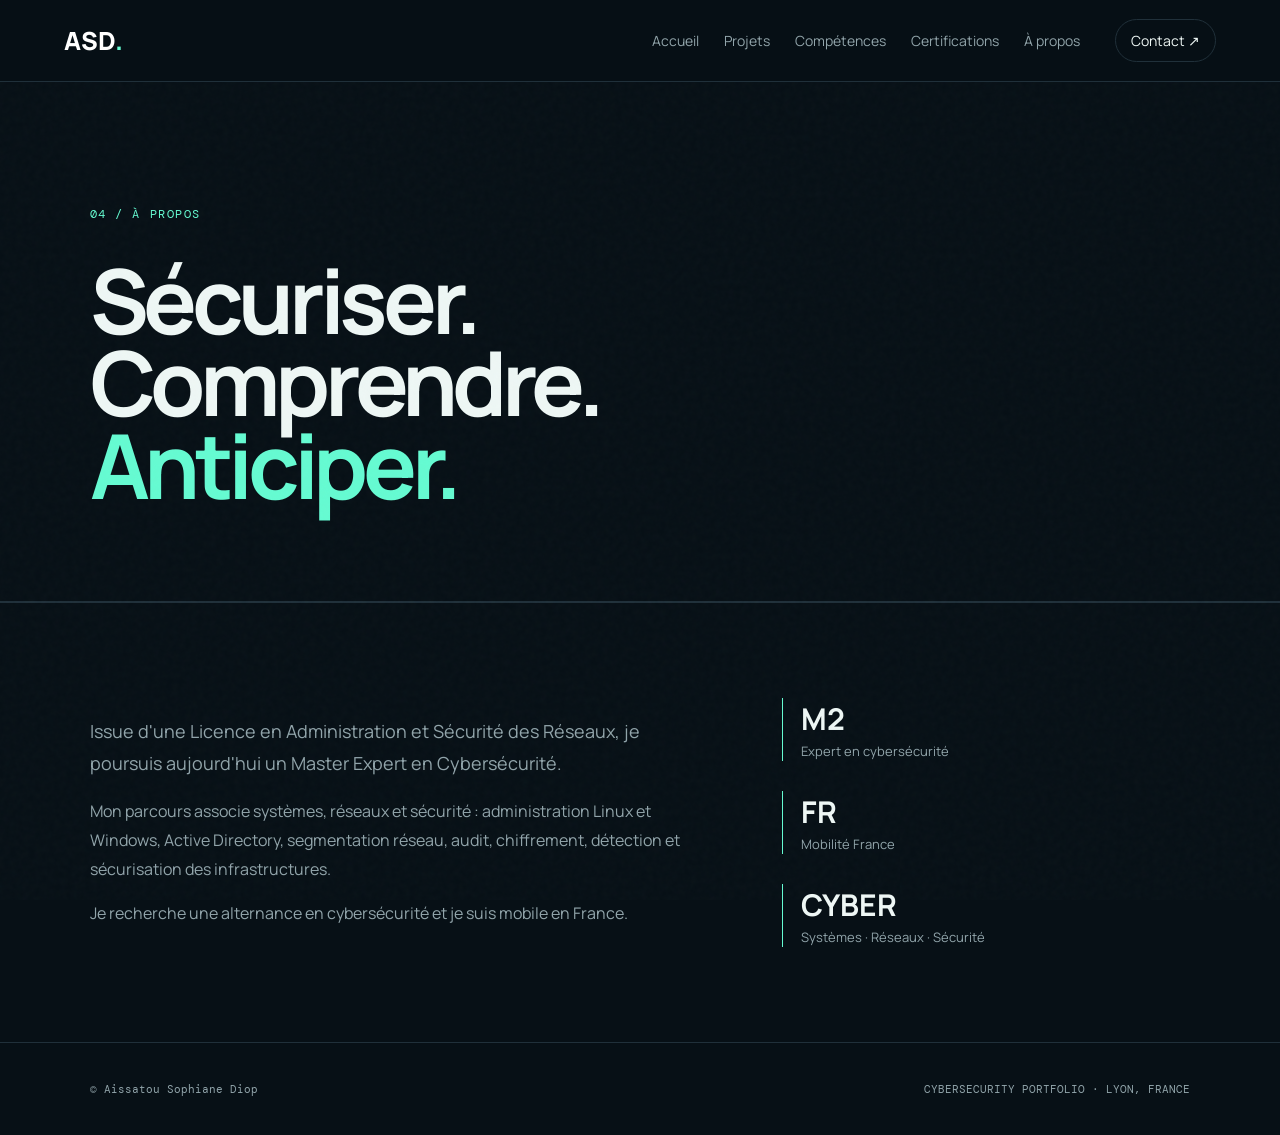
==== apropos.html @ 12bb1ef3 "Add files via upload" ====
<!doctype html><html lang="fr"><head>
<meta charset="utf-8"><meta name="viewport" content="width=device-width,initial-scale=1">
<title>À propos | Aissatou Sophiane Diop</title><meta name="description" content="Parcours d'Aissatou Sophiane Diop en cybersécurité.">
<link rel="preconnect" href="https://fonts.googleapis.com"><link rel="preconnect" href="https://fonts.gstatic.com" crossorigin>
<link href="https://fonts.googleapis.com/css2?family=DM+Mono:wght@300;400;500&family=Manrope:wght@400;500;600;700;800&display=swap" rel="stylesheet">
<link rel="stylesheet" href="styles.css">
<link rel="icon" href="data:image/svg+xml,<svg xmlns=%22http://www.w3.org/2000/svg%22 viewBox=%220 0 100 100%22><rect width=%22100%22 height=%22100%22 rx=%2220%22 fill=%22%230b1117%22/><text x=%2250%22 y=%2264%22 font-size=%2242%22 text-anchor=%22middle%22 fill=%22%2365fbd2%22 font-family=%22Arial%22 font-weight=%22700%22>ASD</text></svg>">
</head><body><div class="noise"></div><header class="nav">
<a class="brand" href="index.html">ASD<span>.</span></a>
<nav>
<a href="index.html">Accueil</a><a href="projets.html">Projets</a><a href="competences.html">Compétences</a><a href="certifications.html">Certifications</a><a href="apropos.html">À propos</a>
</nav>
<a class="nav-cta" href="index.html#contact">Contact ↗</a>
</header><main>
<section class="page-hero"><p class="eyebrow">04 / À PROPOS</p><h1>Sécuriser.<br>Comprendre.<br><span>Anticiper.</span></h1></section>
<section class="section about-page"><div><p class="lead">Issue d'une Licence en Administration et Sécurité des Réseaux, je poursuis aujourd'hui un Master Expert en Cybersécurité.</p>
<p>Mon parcours associe systèmes, réseaux et sécurité : administration Linux et Windows, Active Directory, segmentation réseau, audit, chiffrement, détection et sécurisation des infrastructures.</p>
<p>Je recherche une alternance en cybersécurité et je suis mobile en France.</p></div>
<div class="facts vertical"><div><strong>M2</strong><span>Expert en cybersécurité</span></div><div><strong>FR</strong><span>Mobilité France</span></div><div><strong>CYBER</strong><span>Systèmes · Réseaux · Sécurité</span></div></div></section></main><footer><p>© <span id="year"></span> Aissatou Sophiane Diop</p><p>CYBERSECURITY PORTFOLIO · LYON, FRANCE</p></footer><script src="script.js"></script></body></html>
---- styles.css ----
:root{--bg:#071016;--panel:#0c171f;--line:#20303a;--text:#eef7f5;--muted:#91a4aa;--accent:#65fbd2;--accent2:#9aa7ff}
*{box-sizing:border-box}html{scroll-behavior:smooth}body{margin:0;background:var(--bg);color:var(--text);font-family:Manrope,sans-serif}.noise{position:fixed;inset:0;pointer-events:none;opacity:.025;background-image:url("data:image/svg+xml,%3Csvg viewBox='0 0 180 180' xmlns='http://www.w3.org/2000/svg'%3E%3Cfilter id='n'%3E%3CfeTurbulence type='fractalNoise' baseFrequency='.8' numOctaves='3' stitchTiles='stitch'/%3E%3C/filter%3E%3Crect width='100%25' height='100%25' filter='url(%23n)'/%3E%3C/svg%3E")}
.nav{height:82px;display:flex;align-items:center;gap:35px;padding:0 5vw;border-bottom:1px solid var(--line);position:sticky;top:0;background:rgba(7,16,22,.9);backdrop-filter:blur(16px);z-index:10}.brand{font-size:25px;font-weight:800;color:white;text-decoration:none;margin-right:auto}.brand span,h1 span,h2 span{color:var(--accent)}nav{display:flex;gap:25px}nav a,.nav-cta,.text-link{color:var(--muted);text-decoration:none;font-size:14px}.nav a:hover,.text-link:hover{color:var(--accent)}.nav-cta{border:1px solid var(--line);padding:11px 15px;border-radius:30px;color:var(--text)}
.hero{min-height:calc(100vh - 82px);padding:8vw 7vw;display:grid;grid-template-columns:1.15fr .85fr;align-items:center;gap:8vw}.hero.compact{min-height:720px}.eyebrow,.section-index,.project-type{font-family:"DM Mono";font-size:12px;letter-spacing:.13em;color:var(--accent)}.dot{display:inline-block;width:8px;height:8px;border-radius:50%;background:var(--accent);margin-right:9px}.hero h1,.page-hero h1{font-size:clamp(54px,7vw,105px);line-height:.92;margin:25px 0;letter-spacing:-.06em}.hero-text,.page-hero>p:last-child,.lead{max-width:690px;color:var(--muted);font-size:18px;line-height:1.75}.hero-actions{display:flex;gap:12px;margin-top:35px}.btn{padding:14px 20px;border-radius:7px;text-decoration:none;font-weight:700}.primary{background:var(--accent);color:#03110d}.ghost{border:1px solid var(--line);color:white}
.terminal{background:var(--panel);border:1px solid var(--line);border-radius:13px;overflow:hidden;box-shadow:0 35px 80px rgba(0,0,0,.3)}.terminal-bar{height:48px;padding:0 18px;display:flex;align-items:center;justify-content:space-between;border-bottom:1px solid var(--line);color:var(--muted);font:12px "DM Mono"}.terminal-bar i{display:inline-block;width:9px;height:9px;border-radius:50%;background:#52626b;margin-right:5px}.terminal-body{padding:25px;font:13px/1.7 "DM Mono";min-height:285px}.terminal-body b{color:var(--accent)}.output{color:#a7b9be;margin:0 0 18px 18px}.success{color:var(--accent)}
.section{padding:95px 7vw;border-top:1px solid var(--line)}.section-head{display:flex;align-items:end;justify-content:space-between;margin:20px 0 35px}.section-head h2,.contact h2{font-size:clamp(35px,5vw,70px);letter-spacing:-.045em;margin:0}.cards{display:grid;grid-template-columns:repeat(2,1fr);gap:18px}.cards.three{grid-template-columns:repeat(3,1fr)}.project-card,.cert-card{background:var(--panel);border:1px solid var(--line);border-radius:12px;padding:30px;min-height:280px}.project-card h2,.project-card h3,.cert-card h2{font-size:24px;margin:15px 0}.project-card p:not(.project-type),.cert-card p:not(.project-type){color:var(--muted);line-height:1.65}.featured-card{grid-column:span 2}.tags{display:flex;flex-wrap:wrap;gap:8px;margin-top:22px}.tags span{font:11px "DM Mono";padding:7px 9px;border:1px solid var(--line);border-radius:20px;color:#b9c9cc}.cert-strip{display:flex;flex-wrap:wrap;gap:10px}.cert-strip span{border:1px solid var(--line);padding:13px 16px;border-radius:7px;color:#c2d0d2}.badge-mark{display:inline-block;background:var(--accent);color:#06130f;font:700 12px "DM Mono";padding:8px 10px;border-radius:4px}.date{font-family:"DM Mono";font-size:12px;color:var(--accent)!important}.fineprint{color:var(--muted);margin-top:25px;font-size:13px}
.page-hero{padding:110px 7vw 75px;min-height:520px;display:flex;flex-direction:column;justify-content:end;border-bottom:1px solid var(--line)}.page-hero h1{margin-bottom:20px}.skill-groups{display:grid;grid-template-columns:1fr 1fr;gap:1px;background:var(--line);border:1px solid var(--line)}.skill-groups>div{background:var(--bg);padding:35px}.skill-groups p{font:12px "DM Mono";color:var(--accent)}.skill-groups h3{font-size:22px;line-height:1.5}.about-page{display:grid;grid-template-columns:1.2fr .8fr;gap:80px}.about-page>div>p:not(.lead){color:var(--muted);line-height:1.8}.facts{display:flex;gap:30px}.facts.vertical{flex-direction:column}.facts div{border-left:1px solid var(--accent);padding-left:18px}.facts strong{display:block;font-size:30px}.facts span{color:var(--muted);font-size:13px}.contact-wrap{margin-top:35px}.contact-wrap>p{font:12px "DM Mono";color:var(--muted)}.email{font-size:clamp(18px,2.2vw,31px);color:white;text-decoration:none;border-bottom:1px solid #52626b}.email:hover{color:var(--accent);border-color:var(--accent)}footer{padding:28px 7vw;border-top:1px solid var(--line);display:flex;justify-content:space-between;color:var(--muted);font:11px "DM Mono"}
@media(max-width:900px){.nav nav{display:none}.hero{grid-template-columns:1fr;padding-top:80px}.cards,.cards.three,.skill-groups,.about-page{grid-template-columns:1fr}.featured-card{grid-column:auto}.section{padding:70px 6vw}.page-hero{padding:90px 6vw 60px}.section-head{align-items:start;flex-direction:column;gap:15px}footer{flex-direction:column;gap:5px}}
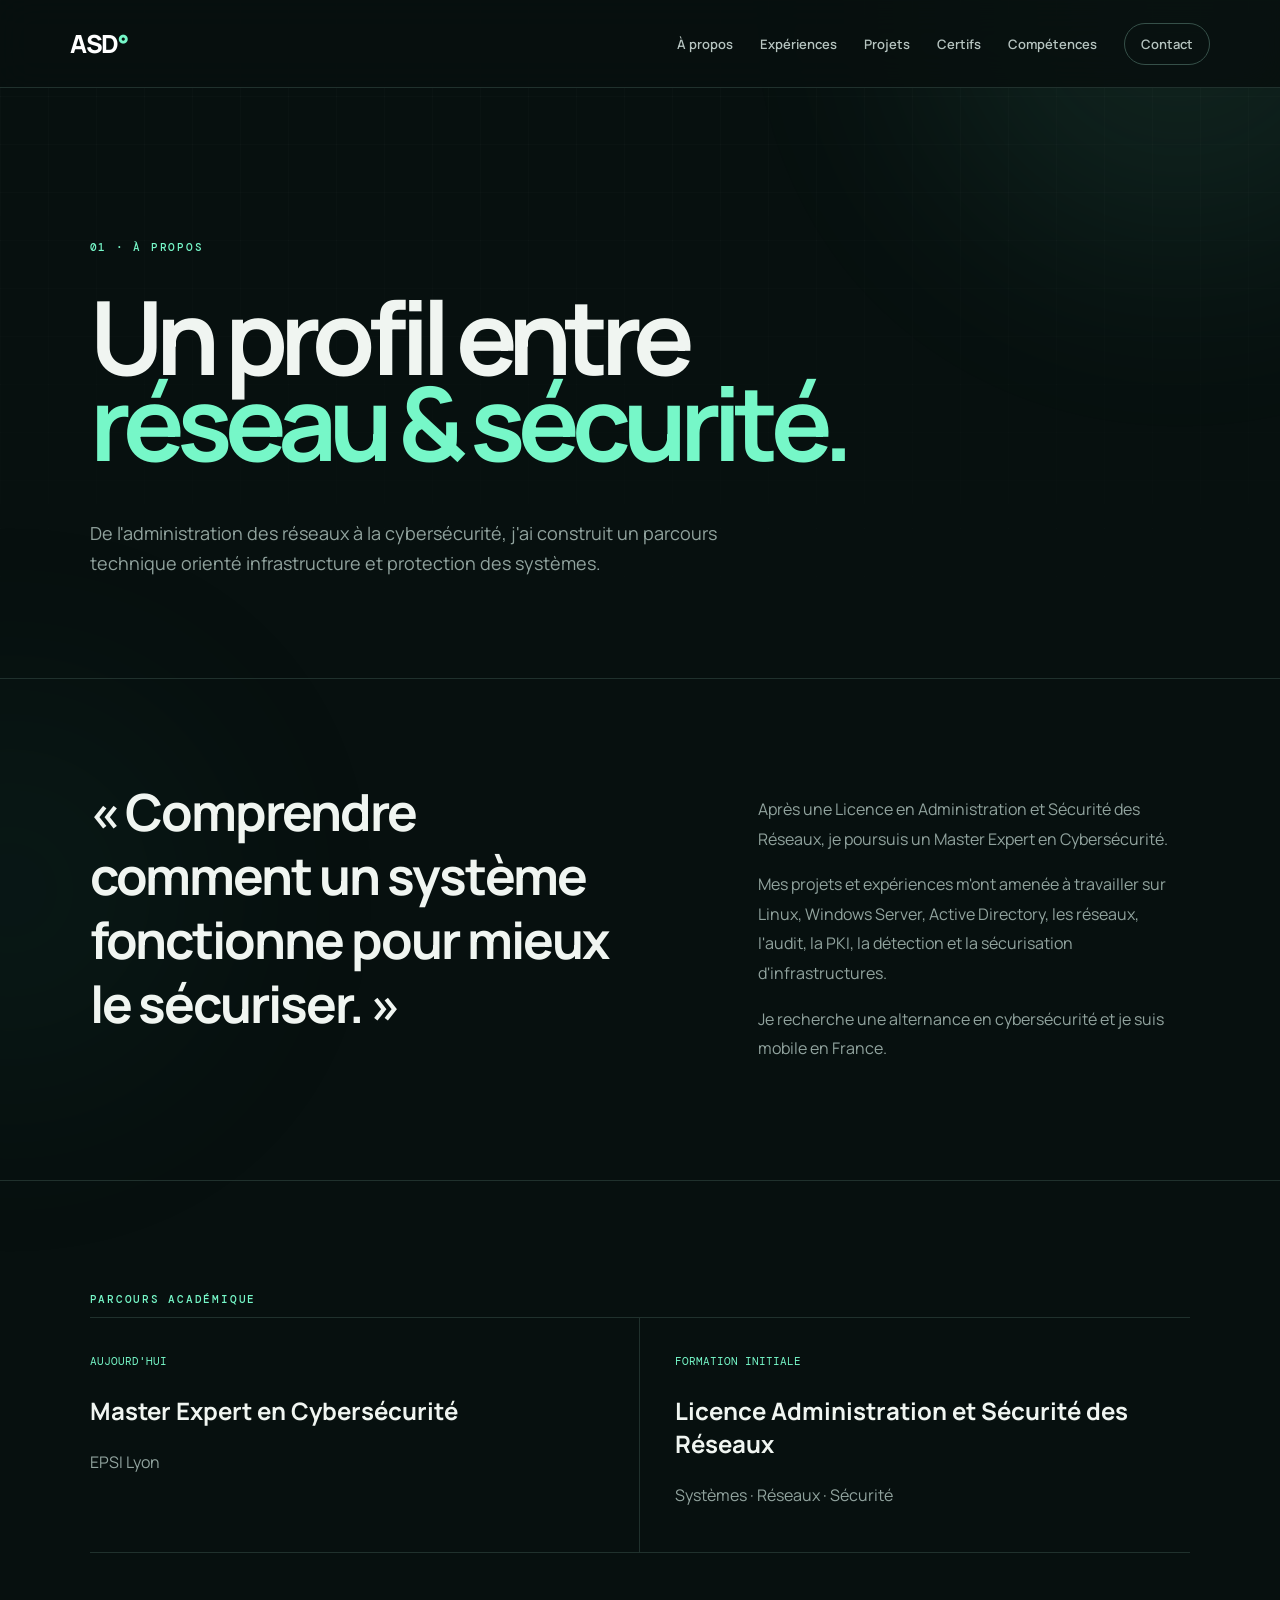
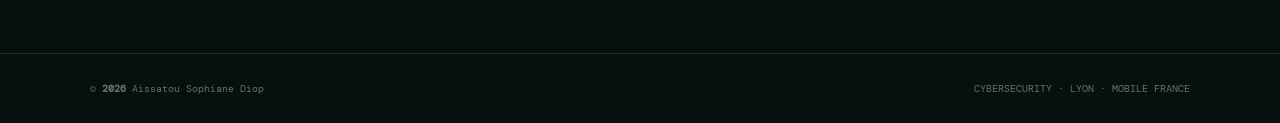
==== commit 59ca1be3: "Add files via upload" ====
--- a/apropos.html
+++ b/apropos.html
@@ -1,19 +1,46 @@
-<!doctype html><html lang="fr"><head>
-<meta charset="utf-8"><meta name="viewport" content="width=device-width,initial-scale=1">
-<title>À propos | Aissatou Sophiane Diop</title><meta name="description" content="Parcours d'Aissatou Sophiane Diop en cybersécurité.">
-<link rel="preconnect" href="https://fonts.googleapis.com"><link rel="preconnect" href="https://fonts.gstatic.com" crossorigin>
+<!doctype html>
+<html lang="fr">
+<head>
+<meta charset="utf-8">
+<meta name="viewport" content="width=device-width,initial-scale=1">
+<meta name="theme-color" content="#07100f">
+<title>À propos | Aissatou Sophiane Diop</title>
+<meta name="description" content="Profil et parcours d&#x27;Aissatou Sophiane Diop.">
+<link rel="preconnect" href="https://fonts.googleapis.com">
+<link rel="preconnect" href="https://fonts.gstatic.com" crossorigin>
 <link href="https://fonts.googleapis.com/css2?family=DM+Mono:wght@300;400;500&family=Manrope:wght@400;500;600;700;800&display=swap" rel="stylesheet">
 <link rel="stylesheet" href="styles.css">
-<link rel="icon" href="data:image/svg+xml,<svg xmlns=%22http://www.w3.org/2000/svg%22 viewBox=%220 0 100 100%22><rect width=%22100%22 height=%22100%22 rx=%2220%22 fill=%22%230b1117%22/><text x=%2250%22 y=%2264%22 font-size=%2242%22 text-anchor=%22middle%22 fill=%22%2365fbd2%22 font-family=%22Arial%22 font-weight=%22700%22>ASD</text></svg>">
-</head><body><div class="noise"></div><header class="nav">
-<a class="brand" href="index.html">ASD<span>.</span></a>
-<nav>
-<a href="index.html">Accueil</a><a href="projets.html">Projets</a><a href="competences.html">Compétences</a><a href="certifications.html">Certifications</a><a href="apropos.html">À propos</a>
-</nav>
-<a class="nav-cta" href="index.html#contact">Contact ↗</a>
-</header><main>
-<section class="page-hero"><p class="eyebrow">04 / À PROPOS</p><h1>Sécuriser.<br>Comprendre.<br><span>Anticiper.</span></h1></section>
-<section class="section about-page"><div><p class="lead">Issue d'une Licence en Administration et Sécurité des Réseaux, je poursuis aujourd'hui un Master Expert en Cybersécurité.</p>
-<p>Mon parcours associe systèmes, réseaux et sécurité : administration Linux et Windows, Active Directory, segmentation réseau, audit, chiffrement, détection et sécurisation des infrastructures.</p>
-<p>Je recherche une alternance en cybersécurité et je suis mobile en France.</p></div>
-<div class="facts vertical"><div><strong>M2</strong><span>Expert en cybersécurité</span></div><div><strong>FR</strong><span>Mobilité France</span></div><div><strong>CYBER</strong><span>Systèmes · Réseaux · Sécurité</span></div></div></section></main><footer><p>© <span id="year"></span> Aissatou Sophiane Diop</p><p>CYBERSECURITY PORTFOLIO · LYON, FRANCE</p></footer><script src="script.js"></script></body></html>+</head>
+<body>
+<div class="ambient a1"></div><div class="ambient a2"></div>
+
+<header class="site-header">
+  <a class="logo" href="index.html" aria-label="Accueil">ASD<span>°</span></a>
+  <button class="menu-btn" aria-label="Ouvrir le menu">MENU</button>
+  <nav class="nav-links">
+    <a href="apropos.html">À propos</a>
+    <a href="experiences.html">Expériences</a>
+    <a href="projets.html">Projets</a>
+    <a href="certifications.html">Certifs</a>
+    <a href="competences.html">Compétences</a>
+    <a class="contact-link" href="index.html#contact">Contact</a>
+  </nav>
+</header>
+
+<main>
+<section class="page-hero reveal"><p class="overline">01 · À PROPOS</p><h1>Un profil entre<br><span>réseau & sécurité.</span></h1><p>De l'administration des réseaux à la cybersécurité, j'ai construit un parcours technique orienté infrastructure et protection des systèmes.</p></section>
+<section class="section about-grid reveal">
+  <div class="big-quote">« Comprendre comment un système fonctionne pour mieux le sécuriser. »</div>
+  <div class="body-copy">
+    <p>Après une Licence en Administration et Sécurité des Réseaux, je poursuis un Master Expert en Cybersécurité.</p>
+    <p>Mes projets et expériences m'ont amenée à travailler sur Linux, Windows Server, Active Directory, les réseaux, l'audit, la PKI, la détection et la sécurisation d'infrastructures.</p>
+    <p>Je recherche une alternance en cybersécurité et je suis mobile en France.</p>
+  </div>
+</section>
+<section class="section reveal"><p class="overline">PARCOURS ACADÉMIQUE</p>
+<div class="education"><div><span>AUJOURD'HUI</span><h3>Master Expert en Cybersécurité</h3><p>EPSI Lyon</p></div><div><span>FORMATION INITIALE</span><h3>Licence Administration et Sécurité des Réseaux</h3><p>Systèmes · Réseaux · Sécurité</p></div></div>
+</section>
+</main>
+<footer><span>© <b id="year"></b> Aissatou Sophiane Diop</span><span>CYBERSECURITY · LYON · MOBILE FRANCE</span></footer>
+<script src="script.js"></script>
+</body></html>
--- a/styles.css
+++ b/styles.css
@@ -1,9 +1,15 @@
 
-:root{--bg:#071016;--panel:#0c171f;--line:#20303a;--text:#eef7f5;--muted:#91a4aa;--accent:#65fbd2;--accent2:#9aa7ff}
-*{box-sizing:border-box}html{scroll-behavior:smooth}body{margin:0;background:var(--bg);color:var(--text);font-family:Manrope,sans-serif}.noise{position:fixed;inset:0;pointer-events:none;opacity:.025;background-image:url("data:image/svg+xml,%3Csvg viewBox='0 0 180 180' xmlns='http://www.w3.org/2000/svg'%3E%3Cfilter id='n'%3E%3CfeTurbulence type='fractalNoise' baseFrequency='.8' numOctaves='3' stitchTiles='stitch'/%3E%3C/filter%3E%3Crect width='100%25' height='100%25' filter='url(%23n)'/%3E%3C/svg%3E")}
-.nav{height:82px;display:flex;align-items:center;gap:35px;padding:0 5vw;border-bottom:1px solid var(--line);position:sticky;top:0;background:rgba(7,16,22,.9);backdrop-filter:blur(16px);z-index:10}.brand{font-size:25px;font-weight:800;color:white;text-decoration:none;margin-right:auto}.brand span,h1 span,h2 span{color:var(--accent)}nav{display:flex;gap:25px}nav a,.nav-cta,.text-link{color:var(--muted);text-decoration:none;font-size:14px}.nav a:hover,.text-link:hover{color:var(--accent)}.nav-cta{border:1px solid var(--line);padding:11px 15px;border-radius:30px;color:var(--text)}
-.hero{min-height:calc(100vh - 82px);padding:8vw 7vw;display:grid;grid-template-columns:1.15fr .85fr;align-items:center;gap:8vw}.hero.compact{min-height:720px}.eyebrow,.section-index,.project-type{font-family:"DM Mono";font-size:12px;letter-spacing:.13em;color:var(--accent)}.dot{display:inline-block;width:8px;height:8px;border-radius:50%;background:var(--accent);margin-right:9px}.hero h1,.page-hero h1{font-size:clamp(54px,7vw,105px);line-height:.92;margin:25px 0;letter-spacing:-.06em}.hero-text,.page-hero>p:last-child,.lead{max-width:690px;color:var(--muted);font-size:18px;line-height:1.75}.hero-actions{display:flex;gap:12px;margin-top:35px}.btn{padding:14px 20px;border-radius:7px;text-decoration:none;font-weight:700}.primary{background:var(--accent);color:#03110d}.ghost{border:1px solid var(--line);color:white}
-.terminal{background:var(--panel);border:1px solid var(--line);border-radius:13px;overflow:hidden;box-shadow:0 35px 80px rgba(0,0,0,.3)}.terminal-bar{height:48px;padding:0 18px;display:flex;align-items:center;justify-content:space-between;border-bottom:1px solid var(--line);color:var(--muted);font:12px "DM Mono"}.terminal-bar i{display:inline-block;width:9px;height:9px;border-radius:50%;background:#52626b;margin-right:5px}.terminal-body{padding:25px;font:13px/1.7 "DM Mono";min-height:285px}.terminal-body b{color:var(--accent)}.output{color:#a7b9be;margin:0 0 18px 18px}.success{color:var(--accent)}
-.section{padding:95px 7vw;border-top:1px solid var(--line)}.section-head{display:flex;align-items:end;justify-content:space-between;margin:20px 0 35px}.section-head h2,.contact h2{font-size:clamp(35px,5vw,70px);letter-spacing:-.045em;margin:0}.cards{display:grid;grid-template-columns:repeat(2,1fr);gap:18px}.cards.three{grid-template-columns:repeat(3,1fr)}.project-card,.cert-card{background:var(--panel);border:1px solid var(--line);border-radius:12px;padding:30px;min-height:280px}.project-card h2,.project-card h3,.cert-card h2{font-size:24px;margin:15px 0}.project-card p:not(.project-type),.cert-card p:not(.project-type){color:var(--muted);line-height:1.65}.featured-card{grid-column:span 2}.tags{display:flex;flex-wrap:wrap;gap:8px;margin-top:22px}.tags span{font:11px "DM Mono";padding:7px 9px;border:1px solid var(--line);border-radius:20px;color:#b9c9cc}.cert-strip{display:flex;flex-wrap:wrap;gap:10px}.cert-strip span{border:1px solid var(--line);padding:13px 16px;border-radius:7px;color:#c2d0d2}.badge-mark{display:inline-block;background:var(--accent);color:#06130f;font:700 12px "DM Mono";padding:8px 10px;border-radius:4px}.date{font-family:"DM Mono";font-size:12px;color:var(--accent)!important}.fineprint{color:var(--muted);margin-top:25px;font-size:13px}
-.page-hero{padding:110px 7vw 75px;min-height:520px;display:flex;flex-direction:column;justify-content:end;border-bottom:1px solid var(--line)}.page-hero h1{margin-bottom:20px}.skill-groups{display:grid;grid-template-columns:1fr 1fr;gap:1px;background:var(--line);border:1px solid var(--line)}.skill-groups>div{background:var(--bg);padding:35px}.skill-groups p{font:12px "DM Mono";color:var(--accent)}.skill-groups h3{font-size:22px;line-height:1.5}.about-page{display:grid;grid-template-columns:1.2fr .8fr;gap:80px}.about-page>div>p:not(.lead){color:var(--muted);line-height:1.8}.facts{display:flex;gap:30px}.facts.vertical{flex-direction:column}.facts div{border-left:1px solid var(--accent);padding-left:18px}.facts strong{display:block;font-size:30px}.facts span{color:var(--muted);font-size:13px}.contact-wrap{margin-top:35px}.contact-wrap>p{font:12px "DM Mono";color:var(--muted)}.email{font-size:clamp(18px,2.2vw,31px);color:white;text-decoration:none;border-bottom:1px solid #52626b}.email:hover{color:var(--accent);border-color:var(--accent)}footer{padding:28px 7vw;border-top:1px solid var(--line);display:flex;justify-content:space-between;color:var(--muted);font:11px "DM Mono"}
-@media(max-width:900px){.nav nav{display:none}.hero{grid-template-columns:1fr;padding-top:80px}.cards,.cards.three,.skill-groups,.about-page{grid-template-columns:1fr}.featured-card{grid-column:auto}.section{padding:70px 6vw}.page-hero{padding:90px 6vw 60px}.section-head{align-items:start;flex-direction:column;gap:15px}footer{flex-direction:column;gap:5px}}
+:root{--bg:#07100f;--panel:#0b1715;--panel2:#0e1d1a;--ink:#f0f5f1;--muted:#91a39e;--line:#20312d;--mint:#76f7c8;--soft:#c5d3cf}
+*{box-sizing:border-box}html{scroll-behavior:smooth}body{margin:0;background:var(--bg);color:var(--ink);font-family:Manrope,sans-serif;overflow-x:hidden}body:before{content:"";position:fixed;inset:0;pointer-events:none;background-image:linear-gradient(rgba(255,255,255,.018) 1px,transparent 1px),linear-gradient(90deg,rgba(255,255,255,.018) 1px,transparent 1px);background-size:48px 48px;mask-image:linear-gradient(to bottom,black,transparent 80%)}.ambient{position:fixed;border-radius:50%;filter:blur(120px);opacity:.09;pointer-events:none}.a1{width:500px;height:500px;background:var(--mint);top:-250px;right:-150px}.a2{width:380px;height:380px;background:#2a7c67;bottom:-180px;left:-180px}
+.site-header{height:88px;display:flex;align-items:center;padding:0 5.5vw;border-bottom:1px solid var(--line);background:rgba(7,16,15,.86);backdrop-filter:blur(18px);position:sticky;top:0;z-index:20}.logo{font-weight:800;font-size:25px;letter-spacing:-.06em;color:white;text-decoration:none;margin-right:auto}.logo span{color:var(--mint)}.nav-links{display:flex;align-items:center;gap:27px}.nav-links a{color:#b6c4c0;text-decoration:none;font-size:13px;font-weight:600}.nav-links a:hover{color:var(--mint)}.contact-link{border:1px solid #365049;padding:11px 16px;border-radius:99px}.menu-btn{display:none;background:none;border:0;color:white;font:12px "DM Mono"}
+.home-hero{min-height:calc(100vh - 88px);padding:10vh 7vw 5vh;display:flex;flex-direction:column;justify-content:center}.hero-kicker,.overline,.mono{font:500 11px "DM Mono";letter-spacing:.16em;color:var(--mint)}.hero-kicker span{display:inline-block;width:28px;height:1px;background:var(--mint);vertical-align:middle;margin-right:10px}.hero-grid{display:grid;grid-template-columns:1.3fr .7fr;gap:8vw;align-items:center}.home-hero h1,.page-hero h1{font-size:clamp(62px,8.6vw,138px);line-height:.84;letter-spacing:-.075em;margin:28px 0 35px}.home-hero h1 em{font-style:normal;color:var(--mint)}.hero-copy{font-size:18px;color:var(--muted);line-height:1.7;max-width:630px}.hero-actions{display:flex;gap:12px;margin-top:34px}.button{padding:14px 18px;border:1px solid var(--line);border-radius:6px;color:white;text-decoration:none;font-size:13px;font-weight:700}.button.solid{background:var(--mint);color:#05100c;border-color:var(--mint)}.button b{margin-left:12px}.status-card{border:1px solid var(--line);background:linear-gradient(145deg,rgba(14,29,26,.9),rgba(8,18,16,.65));padding:28px;border-radius:3px;box-shadow:0 40px 100px rgba(0,0,0,.22)}.muted{color:var(--muted)}.status-line{display:flex;align-items:center;gap:10px;padding:18px 0 24px;border-bottom:1px solid var(--line)}.status-line i{width:9px;height:9px;background:var(--mint);border-radius:50%;box-shadow:0 0 18px var(--mint)}.status-card dl{margin:0}.status-card dl div{display:grid;grid-template-columns:100px 1fr;gap:15px;padding:15px 0;border-bottom:1px solid rgba(32,49,45,.7)}dt{color:var(--muted);font-size:12px}dd{margin:0;font-size:13px}.scroll-note{font:10px "DM Mono";color:#5d716b;margin-top:auto;padding-top:55px}
+.section{padding:100px 7vw;border-top:1px solid var(--line);position:relative}.section-no{font:12px "DM Mono";color:var(--mint)}.intro{display:grid;grid-template-columns:.15fr 1fr .75fr;gap:45px}.section h2,.section-title h2,.cta h2{font-size:clamp(38px,5vw,72px);line-height:1;letter-spacing:-.055em;margin:12px 0}.section h2 span,.page-hero h1 span,.cta h2 span{color:var(--mint)}.intro-copy,.body-copy{color:var(--muted);line-height:1.85}.arrow-link{color:var(--ink);text-decoration:none;border-bottom:1px solid #4a5f59;padding-bottom:4px;font-size:13px}.section-title{display:flex;justify-content:space-between;align-items:end;margin-bottom:40px}.project-showcase{border-top:1px solid var(--line)}.project-row{display:grid;grid-template-columns:80px 1fr 30px;align-items:center;padding:28px 8px;border-bottom:1px solid var(--line);color:white;text-decoration:none;transition:.2s}.project-row:hover{padding-left:20px;background:rgba(118,247,200,.035)}.project-row>span,.project-row small{font:11px "DM Mono";color:var(--muted)}.project-row h3{font-size:clamp(20px,2.5vw,33px);margin:6px 0}.project-row b{color:var(--mint)}
+.cta{padding-top:130px;padding-bottom:130px}.contact-grid{display:grid;grid-template-columns:repeat(3,1fr);gap:12px;margin-top:55px}.contact-grid a{padding:22px;border:1px solid var(--line);color:white;text-decoration:none;display:flex;justify-content:space-between}.contact-grid a:hover{border-color:var(--mint);color:var(--mint)}
+.page-hero{padding:13vh 7vw 9vh;min-height:590px;display:flex;flex-direction:column;justify-content:end}.page-hero h1{font-size:clamp(58px,8vw,115px)}.page-hero>p:last-child{max-width:670px;color:var(--muted);font-size:18px;line-height:1.7}.about-grid{display:grid;grid-template-columns:1fr .8fr;gap:10vw}.big-quote{font-size:clamp(28px,4vw,52px);font-weight:700;line-height:1.25;letter-spacing:-.04em}.education{display:grid;grid-template-columns:1fr 1fr;border-top:1px solid var(--line)}.education>div{padding:30px 0;border-bottom:1px solid var(--line)}.education>div:first-child{border-right:1px solid var(--line);padding-right:35px}.education>div:last-child{padding-left:35px}.education span,.year{font:11px "DM Mono";color:var(--mint)}.education h3{font-size:24px}.education p{color:var(--muted)}
+.timeline article{display:grid;grid-template-columns:170px 1fr;padding:48px 0;border-top:1px solid var(--line)}.timeline article:last-child{border-bottom:1px solid var(--line)}.exp{max-width:800px}.exp h2{font-size:clamp(27px,3.5vw,45px);margin:8px 0 14px}.exp>p:not(.overline),.project-detail>div>p:not(.overline){color:var(--muted);line-height:1.75}.chips{display:flex;flex-wrap:wrap;gap:8px;margin-top:22px}.chips span,.skill-cloud span{font:11px "DM Mono";border:1px solid var(--line);padding:8px 10px;color:#c0ceca;background:rgba(255,255,255,.015)}.note,.disclaimer{color:var(--muted);font-size:12px}
+.project-list{padding-top:0}.project-detail{display:grid;grid-template-columns:150px 1fr;gap:30px;padding:55px 0;border-top:1px solid var(--line)}.project-detail:last-child{border-bottom:1px solid var(--line)}.project-num{font:42px "DM Mono";color:#2e4841}.project-detail h2{font-size:clamp(31px,4vw,58px);margin:8px 0 16px}.project-detail>div:last-child{max-width:850px}
+.cert-grid{display:grid;grid-template-columns:repeat(3,1fr);gap:14px}.cert{min-height:360px;border:1px solid var(--line);background:linear-gradient(145deg,var(--panel2),var(--panel));padding:28px;display:flex;flex-direction:column;justify-content:space-between}.cert-icon{width:78px;height:78px;border:1px solid #39534c;display:grid;place-items:center;font:700 11px "DM Mono";color:var(--mint);transform:rotate(-3deg)}.cert h2{font-size:24px;line-height:1.25}.cert p:last-child{color:var(--muted)}.disclaimer{padding-top:30px;padding-bottom:30px}
+.skill-grid{display:grid;grid-template-columns:repeat(3,1fr);gap:12px}.skill-card{border:1px solid var(--line);padding:28px;min-height:285px;background:rgba(11,23,21,.55)}.skill-index{font:11px "DM Mono";color:#4b6b62}.skill-card h2{font-size:23px;line-height:1.2;margin:35px 0 25px}.skill-cloud{display:flex;flex-wrap:wrap;gap:7px}.soft{display:grid;grid-template-columns:.8fr 1.2fr;gap:9vw}.soft-list{display:flex;flex-direction:column}.soft-list span{padding:19px 0;border-top:1px solid var(--line);font-size:16px}.soft-list span:last-child{border-bottom:1px solid var(--line)}
+footer{display:flex;justify-content:space-between;padding:28px 7vw;border-top:1px solid var(--line);font:10px "DM Mono";color:#60736e}
+.reveal{opacity:0;transform:translateY(18px);transition:.7s ease}.reveal.visible{opacity:1;transform:none}
+@media(max-width:900px){.nav-links{display:none;position:absolute;top:88px;left:0;right:0;padding:25px 5.5vw;background:#081311;border-bottom:1px solid var(--line);flex-direction:column;align-items:flex-start}.nav-links.open{display:flex}.menu-btn{display:block}.hero-grid,.intro,.about-grid,.soft{grid-template-columns:1fr}.status-card{margin-top:30px}.home-hero h1{font-size:clamp(58px,16vw,100px)}.section{padding:75px 6vw}.section-title{align-items:flex-start;flex-direction:column;gap:20px}.contact-grid,.cert-grid,.skill-grid{grid-template-columns:1fr}.education{grid-template-columns:1fr}.education>div:first-child{border-right:0;padding-right:0}.education>div:last-child{padding-left:0}.timeline article,.project-detail{grid-template-columns:1fr;gap:14px}.page-hero{padding:90px 6vw 60px;min-height:480px}.project-row{grid-template-columns:45px 1fr 20px}footer{flex-direction:column;gap:8px}}
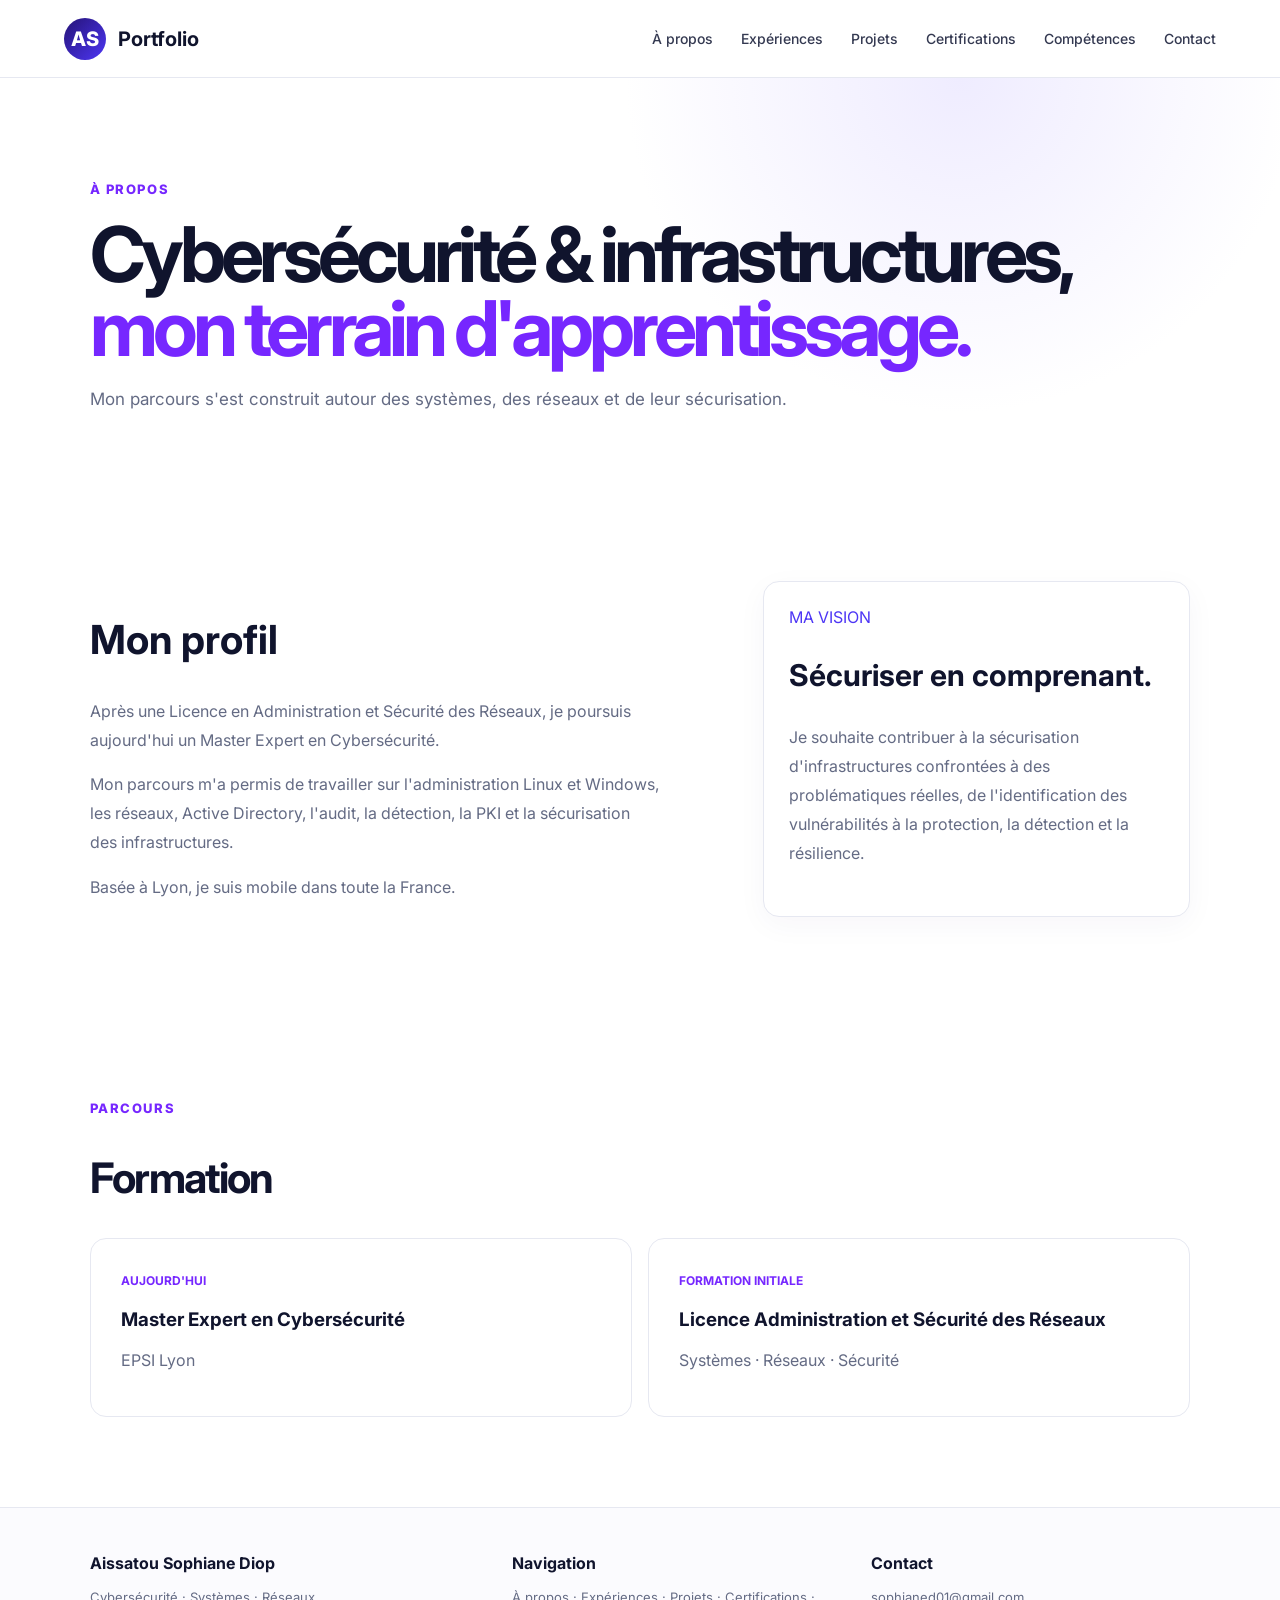
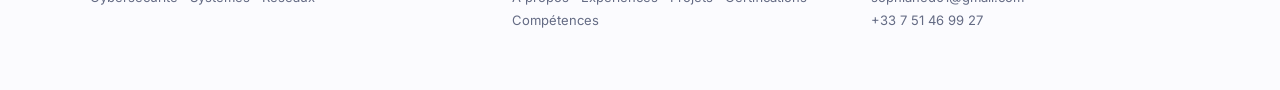
==== commit 3cfcbd0e: "Add files via upload" ====
--- a/apropos.html
+++ b/apropos.html
@@ -1,46 +1,14 @@
-<!doctype html>
-<html lang="fr">
-<head>
-<meta charset="utf-8">
-<meta name="viewport" content="width=device-width,initial-scale=1">
-<meta name="theme-color" content="#07100f">
-<title>À propos | Aissatou Sophiane Diop</title>
-<meta name="description" content="Profil et parcours d&#x27;Aissatou Sophiane Diop.">
-<link rel="preconnect" href="https://fonts.googleapis.com">
-<link rel="preconnect" href="https://fonts.gstatic.com" crossorigin>
-<link href="https://fonts.googleapis.com/css2?family=DM+Mono:wght@300;400;500&family=Manrope:wght@400;500;600;700;800&display=swap" rel="stylesheet">
-<link rel="stylesheet" href="styles.css">
-</head>
-<body>
-<div class="ambient a1"></div><div class="ambient a2"></div>
-
-<header class="site-header">
-  <a class="logo" href="index.html" aria-label="Accueil">ASD<span>°</span></a>
-  <button class="menu-btn" aria-label="Ouvrir le menu">MENU</button>
-  <nav class="nav-links">
-    <a href="apropos.html">À propos</a>
-    <a href="experiences.html">Expériences</a>
-    <a href="projets.html">Projets</a>
-    <a href="certifications.html">Certifs</a>
-    <a href="competences.html">Compétences</a>
-    <a class="contact-link" href="index.html#contact">Contact</a>
-  </nav>
-</header>
-
-<main>
-<section class="page-hero reveal"><p class="overline">01 · À PROPOS</p><h1>Un profil entre<br><span>réseau & sécurité.</span></h1><p>De l'administration des réseaux à la cybersécurité, j'ai construit un parcours technique orienté infrastructure et protection des systèmes.</p></section>
-<section class="section about-grid reveal">
-  <div class="big-quote">« Comprendre comment un système fonctionne pour mieux le sécuriser. »</div>
-  <div class="body-copy">
-    <p>Après une Licence en Administration et Sécurité des Réseaux, je poursuis un Master Expert en Cybersécurité.</p>
-    <p>Mes projets et expériences m'ont amenée à travailler sur Linux, Windows Server, Active Directory, les réseaux, l'audit, la PKI, la détection et la sécurisation d'infrastructures.</p>
-    <p>Je recherche une alternance en cybersécurité et je suis mobile en France.</p>
-  </div>
-</section>
-<section class="section reveal"><p class="overline">PARCOURS ACADÉMIQUE</p>
-<div class="education"><div><span>AUJOURD'HUI</span><h3>Master Expert en Cybersécurité</h3><p>EPSI Lyon</p></div><div><span>FORMATION INITIALE</span><h3>Licence Administration et Sécurité des Réseaux</h3><p>Systèmes · Réseaux · Sécurité</p></div></div>
-</section>
-</main>
-<footer><span>© <b id="year"></b> Aissatou Sophiane Diop</span><span>CYBERSECURITY · LYON · MOBILE FRANCE</span></footer>
-<script src="script.js"></script>
-</body></html>+<!doctype html><html lang="fr"><head><meta charset="utf-8"><meta name="viewport" content="width=device-width,initial-scale=1">
+<title>Aissatou Sophiane Diop | Apropos</title><meta name="description" content="Portfolio cybersécurité d'Aissatou Sophiane Diop">
+<link rel="preconnect" href="https://fonts.googleapis.com"><link rel="preconnect" href="https://fonts.gstatic.com" crossorigin>
+<link href="https://fonts.googleapis.com/css2?family=Inter:wght@400;500;600;700;800&display=swap" rel="stylesheet"><link rel="stylesheet" href="styles.css"></head>
+<body><header class="header">
+<a class="brand" href="index.html"><span>AS</span><b>Portfolio</b></a>
+<button class="menu" aria-label="Menu">☰</button>
+<nav>
+<a href="apropos.html">À propos</a><a href="experiences.html">Expériences</a><a href="projets.html">Projets</a><a href="certifications.html">Certifications</a><a href="competences.html">Compétences</a><a href="index.html#contact">Contact</a>
+</nav></header><main>
+<section class="pagehead"><span>À PROPOS</span><h1>Cybersécurité & infrastructures,<br><em>mon terrain d'apprentissage.</em></h1><p>Mon parcours s'est construit autour des systèmes, des réseaux et de leur sécurisation.</p></section>
+<section class="section two"><div><h2>Mon profil</h2><p>Après une Licence en Administration et Sécurité des Réseaux, je poursuis aujourd'hui un Master Expert en Cybersécurité.</p><p>Mon parcours m'a permis de travailler sur l'administration Linux et Windows, les réseaux, Active Directory, l'audit, la détection, la PKI et la sécurisation des infrastructures.</p><p>Basée à Lyon, je suis mobile dans toute la France.</p></div>
+<div class="vision"><span>MA VISION</span><h3>Sécuriser en comprenant.</h3><p>Je souhaite contribuer à la sécurisation d'infrastructures confrontées à des problématiques réelles, de l'identification des vulnérabilités à la protection, la détection et la résilience.</p></div></section>
+<section class="section"><div class="title"><span>PARCOURS</span><h2>Formation</h2></div><div class="edu"><article><b>AUJOURD'HUI</b><h3>Master Expert en Cybersécurité</h3><p>EPSI Lyon</p></article><article><b>FORMATION INITIALE</b><h3>Licence Administration et Sécurité des Réseaux</h3><p>Systèmes · Réseaux · Sécurité</p></article></div></section></main><footer><div><b>Aissatou Sophiane Diop</b><p>Cybersécurité · Systèmes · Réseaux</p></div><div><b>Navigation</b><p>À propos · Expériences · Projets · Certifications · Compétences</p></div><div><b>Contact</b><p>sophianed01@gmail.com<br>+33 7 51 46 99 27</p></div></footer><script src="script.js"></script></body></html>
--- a/styles.css
+++ b/styles.css
@@ -1,15 +1,3 @@
 
-:root{--bg:#07100f;--panel:#0b1715;--panel2:#0e1d1a;--ink:#f0f5f1;--muted:#91a39e;--line:#20312d;--mint:#76f7c8;--soft:#c5d3cf}
-*{box-sizing:border-box}html{scroll-behavior:smooth}body{margin:0;background:var(--bg);color:var(--ink);font-family:Manrope,sans-serif;overflow-x:hidden}body:before{content:"";position:fixed;inset:0;pointer-events:none;background-image:linear-gradient(rgba(255,255,255,.018) 1px,transparent 1px),linear-gradient(90deg,rgba(255,255,255,.018) 1px,transparent 1px);background-size:48px 48px;mask-image:linear-gradient(to bottom,black,transparent 80%)}.ambient{position:fixed;border-radius:50%;filter:blur(120px);opacity:.09;pointer-events:none}.a1{width:500px;height:500px;background:var(--mint);top:-250px;right:-150px}.a2{width:380px;height:380px;background:#2a7c67;bottom:-180px;left:-180px}
-.site-header{height:88px;display:flex;align-items:center;padding:0 5.5vw;border-bottom:1px solid var(--line);background:rgba(7,16,15,.86);backdrop-filter:blur(18px);position:sticky;top:0;z-index:20}.logo{font-weight:800;font-size:25px;letter-spacing:-.06em;color:white;text-decoration:none;margin-right:auto}.logo span{color:var(--mint)}.nav-links{display:flex;align-items:center;gap:27px}.nav-links a{color:#b6c4c0;text-decoration:none;font-size:13px;font-weight:600}.nav-links a:hover{color:var(--mint)}.contact-link{border:1px solid #365049;padding:11px 16px;border-radius:99px}.menu-btn{display:none;background:none;border:0;color:white;font:12px "DM Mono"}
-.home-hero{min-height:calc(100vh - 88px);padding:10vh 7vw 5vh;display:flex;flex-direction:column;justify-content:center}.hero-kicker,.overline,.mono{font:500 11px "DM Mono";letter-spacing:.16em;color:var(--mint)}.hero-kicker span{display:inline-block;width:28px;height:1px;background:var(--mint);vertical-align:middle;margin-right:10px}.hero-grid{display:grid;grid-template-columns:1.3fr .7fr;gap:8vw;align-items:center}.home-hero h1,.page-hero h1{font-size:clamp(62px,8.6vw,138px);line-height:.84;letter-spacing:-.075em;margin:28px 0 35px}.home-hero h1 em{font-style:normal;color:var(--mint)}.hero-copy{font-size:18px;color:var(--muted);line-height:1.7;max-width:630px}.hero-actions{display:flex;gap:12px;margin-top:34px}.button{padding:14px 18px;border:1px solid var(--line);border-radius:6px;color:white;text-decoration:none;font-size:13px;font-weight:700}.button.solid{background:var(--mint);color:#05100c;border-color:var(--mint)}.button b{margin-left:12px}.status-card{border:1px solid var(--line);background:linear-gradient(145deg,rgba(14,29,26,.9),rgba(8,18,16,.65));padding:28px;border-radius:3px;box-shadow:0 40px 100px rgba(0,0,0,.22)}.muted{color:var(--muted)}.status-line{display:flex;align-items:center;gap:10px;padding:18px 0 24px;border-bottom:1px solid var(--line)}.status-line i{width:9px;height:9px;background:var(--mint);border-radius:50%;box-shadow:0 0 18px var(--mint)}.status-card dl{margin:0}.status-card dl div{display:grid;grid-template-columns:100px 1fr;gap:15px;padding:15px 0;border-bottom:1px solid rgba(32,49,45,.7)}dt{color:var(--muted);font-size:12px}dd{margin:0;font-size:13px}.scroll-note{font:10px "DM Mono";color:#5d716b;margin-top:auto;padding-top:55px}
-.section{padding:100px 7vw;border-top:1px solid var(--line);position:relative}.section-no{font:12px "DM Mono";color:var(--mint)}.intro{display:grid;grid-template-columns:.15fr 1fr .75fr;gap:45px}.section h2,.section-title h2,.cta h2{font-size:clamp(38px,5vw,72px);line-height:1;letter-spacing:-.055em;margin:12px 0}.section h2 span,.page-hero h1 span,.cta h2 span{color:var(--mint)}.intro-copy,.body-copy{color:var(--muted);line-height:1.85}.arrow-link{color:var(--ink);text-decoration:none;border-bottom:1px solid #4a5f59;padding-bottom:4px;font-size:13px}.section-title{display:flex;justify-content:space-between;align-items:end;margin-bottom:40px}.project-showcase{border-top:1px solid var(--line)}.project-row{display:grid;grid-template-columns:80px 1fr 30px;align-items:center;padding:28px 8px;border-bottom:1px solid var(--line);color:white;text-decoration:none;transition:.2s}.project-row:hover{padding-left:20px;background:rgba(118,247,200,.035)}.project-row>span,.project-row small{font:11px "DM Mono";color:var(--muted)}.project-row h3{font-size:clamp(20px,2.5vw,33px);margin:6px 0}.project-row b{color:var(--mint)}
-.cta{padding-top:130px;padding-bottom:130px}.contact-grid{display:grid;grid-template-columns:repeat(3,1fr);gap:12px;margin-top:55px}.contact-grid a{padding:22px;border:1px solid var(--line);color:white;text-decoration:none;display:flex;justify-content:space-between}.contact-grid a:hover{border-color:var(--mint);color:var(--mint)}
-.page-hero{padding:13vh 7vw 9vh;min-height:590px;display:flex;flex-direction:column;justify-content:end}.page-hero h1{font-size:clamp(58px,8vw,115px)}.page-hero>p:last-child{max-width:670px;color:var(--muted);font-size:18px;line-height:1.7}.about-grid{display:grid;grid-template-columns:1fr .8fr;gap:10vw}.big-quote{font-size:clamp(28px,4vw,52px);font-weight:700;line-height:1.25;letter-spacing:-.04em}.education{display:grid;grid-template-columns:1fr 1fr;border-top:1px solid var(--line)}.education>div{padding:30px 0;border-bottom:1px solid var(--line)}.education>div:first-child{border-right:1px solid var(--line);padding-right:35px}.education>div:last-child{padding-left:35px}.education span,.year{font:11px "DM Mono";color:var(--mint)}.education h3{font-size:24px}.education p{color:var(--muted)}
-.timeline article{display:grid;grid-template-columns:170px 1fr;padding:48px 0;border-top:1px solid var(--line)}.timeline article:last-child{border-bottom:1px solid var(--line)}.exp{max-width:800px}.exp h2{font-size:clamp(27px,3.5vw,45px);margin:8px 0 14px}.exp>p:not(.overline),.project-detail>div>p:not(.overline){color:var(--muted);line-height:1.75}.chips{display:flex;flex-wrap:wrap;gap:8px;margin-top:22px}.chips span,.skill-cloud span{font:11px "DM Mono";border:1px solid var(--line);padding:8px 10px;color:#c0ceca;background:rgba(255,255,255,.015)}.note,.disclaimer{color:var(--muted);font-size:12px}
-.project-list{padding-top:0}.project-detail{display:grid;grid-template-columns:150px 1fr;gap:30px;padding:55px 0;border-top:1px solid var(--line)}.project-detail:last-child{border-bottom:1px solid var(--line)}.project-num{font:42px "DM Mono";color:#2e4841}.project-detail h2{font-size:clamp(31px,4vw,58px);margin:8px 0 16px}.project-detail>div:last-child{max-width:850px}
-.cert-grid{display:grid;grid-template-columns:repeat(3,1fr);gap:14px}.cert{min-height:360px;border:1px solid var(--line);background:linear-gradient(145deg,var(--panel2),var(--panel));padding:28px;display:flex;flex-direction:column;justify-content:space-between}.cert-icon{width:78px;height:78px;border:1px solid #39534c;display:grid;place-items:center;font:700 11px "DM Mono";color:var(--mint);transform:rotate(-3deg)}.cert h2{font-size:24px;line-height:1.25}.cert p:last-child{color:var(--muted)}.disclaimer{padding-top:30px;padding-bottom:30px}
-.skill-grid{display:grid;grid-template-columns:repeat(3,1fr);gap:12px}.skill-card{border:1px solid var(--line);padding:28px;min-height:285px;background:rgba(11,23,21,.55)}.skill-index{font:11px "DM Mono";color:#4b6b62}.skill-card h2{font-size:23px;line-height:1.2;margin:35px 0 25px}.skill-cloud{display:flex;flex-wrap:wrap;gap:7px}.soft{display:grid;grid-template-columns:.8fr 1.2fr;gap:9vw}.soft-list{display:flex;flex-direction:column}.soft-list span{padding:19px 0;border-top:1px solid var(--line);font-size:16px}.soft-list span:last-child{border-bottom:1px solid var(--line)}
-footer{display:flex;justify-content:space-between;padding:28px 7vw;border-top:1px solid var(--line);font:10px "DM Mono";color:#60736e}
-.reveal{opacity:0;transform:translateY(18px);transition:.7s ease}.reveal.visible{opacity:1;transform:none}
-@media(max-width:900px){.nav-links{display:none;position:absolute;top:88px;left:0;right:0;padding:25px 5.5vw;background:#081311;border-bottom:1px solid var(--line);flex-direction:column;align-items:flex-start}.nav-links.open{display:flex}.menu-btn{display:block}.hero-grid,.intro,.about-grid,.soft{grid-template-columns:1fr}.status-card{margin-top:30px}.home-hero h1{font-size:clamp(58px,16vw,100px)}.section{padding:75px 6vw}.section-title{align-items:flex-start;flex-direction:column;gap:20px}.contact-grid,.cert-grid,.skill-grid{grid-template-columns:1fr}.education{grid-template-columns:1fr}.education>div:first-child{border-right:0;padding-right:0}.education>div:last-child{padding-left:0}.timeline article,.project-detail{grid-template-columns:1fr;gap:14px}.page-hero{padding:90px 6vw 60px;min-height:480px}.project-row{grid-template-columns:45px 1fr 20px}footer{flex-direction:column;gap:8px}}
+:root{--blue:#4d36f5;--violet:#7627ff;--ink:#10142d;--muted:#646b84;--line:#e6e8f1;--soft:#f7f8ff;--lav:#f0edff}*{box-sizing:border-box}body{margin:0;font-family:Inter,sans-serif;color:var(--ink);background:#fff}.header{height:78px;padding:0 5vw;display:flex;align-items:center;border-bottom:1px solid var(--line);position:sticky;top:0;background:rgba(255,255,255,.94);backdrop-filter:blur(15px);z-index:20}.brand{display:flex;align-items:center;gap:12px;color:var(--ink);text-decoration:none;font-size:20px;margin-right:auto}.brand span{width:42px;height:42px;border-radius:50%;display:grid;place-items:center;background:linear-gradient(135deg,#251376,var(--blue));color:white;font-weight:800}.header nav{display:flex;gap:28px;align-items:center}.header nav a{text-decoration:none;color:#343951;font-size:14px;font-weight:500}.header nav a:hover{color:var(--blue)}.menu{display:none;border:0;background:none;font-size:22px}.hero{min-height:670px;padding:100px 7vw;display:grid;grid-template-columns:1.2fr .8fr;gap:8vw;align-items:center;background:radial-gradient(circle at 90% 10%,#ece9ff 0,transparent 26%),radial-gradient(circle at 8% 90%,#f1efff 0,transparent 20%)}.eyebrow,.pagehead>span,.title>span{color:var(--violet);font-size:13px;font-weight:800;letter-spacing:.12em}.hero h1,.pagehead h1{font-size:clamp(54px,7vw,100px);line-height:.96;letter-spacing:-.065em;margin:20px 0}.hero h1 em,.pagehead h1 em{font-style:normal;color:var(--violet)}.hero h2{font-size:20px}.hero>div>p,.pagehead>p{font-size:17px;color:var(--muted);line-height:1.7;max-width:750px}.actions{display:flex;gap:12px;margin-top:30px}.actions a{padding:14px 18px;border-radius:9px;text-decoration:none;font-weight:700;font-size:14px}.primary{background:linear-gradient(135deg,var(--violet),var(--blue));color:white}.secondary{border:1px solid var(--line);color:var(--ink)}.hero-card{background:white;border:1px solid var(--line);border-radius:22px;padding:38px;box-shadow:0 25px 70px rgba(60,50,150,.12)}.orb{width:80px;height:80px;border-radius:22px;display:grid;place-items:center;color:white;font-size:25px;font-weight:800;background:linear-gradient(135deg,var(--violet),#3b7cff);box-shadow:0 12px 35px #d8d0ff}.hero-card p,.hero-card small{color:var(--muted)}.hero-card hr{border:0;border-top:1px solid var(--line);margin:25px 0}.section{padding:90px 7vw}.title h2{font-size:42px;letter-spacing:-.04em}.four{display:grid;grid-template-columns:repeat(4,1fr);gap:16px;margin-top:35px}.info,.vision,.sidecard{border:1px solid var(--line);border-radius:16px;padding:25px;background:white;box-shadow:0 8px 30px rgba(42,35,100,.04)}.info b,.vision span,.sidecard b{color:var(--blue)}.info p,.vision p,.sidecard p{color:var(--muted);line-height:1.8}.contact{display:grid;grid-template-columns:repeat(3,1fr);gap:14px}.contact a{padding:20px;border:1px solid var(--line);border-radius:12px;text-decoration:none;color:var(--ink)}.contact a:hover{border-color:#b7aaff;color:var(--violet)}.pagehead{padding:100px 7vw 60px;background:radial-gradient(circle at 75% 0,#efecff,transparent 32%)}.pagehead h1{font-size:clamp(45px,6vw,78px)}.two{display:grid;grid-template-columns:1fr .75fr;gap:8vw}.two h2{font-size:40px}.two>div>p{color:var(--muted);line-height:1.8}.vision h3{font-size:30px}.edu{display:grid;grid-template-columns:1fr 1fr;gap:16px}.edu article{padding:30px;border:1px solid var(--line);border-radius:16px}.edu b,.certs small{color:var(--violet);font-size:12px}.edu p{color:var(--muted)}.exp-layout{display:grid;grid-template-columns:1fr 280px;gap:28px}.timeline{display:flex;flex-direction:column;gap:18px}.exp{display:grid;grid-template-columns:75px 1fr;gap:18px}.year{height:36px;border-radius:18px;background:var(--lav);color:var(--violet);display:grid;place-items:center;font-weight:800;font-size:13px}.expbody{border:1px solid var(--line);border-radius:16px;padding:26px;box-shadow:0 7px 25px rgba(40,30,100,.04)}.exp-top{display:flex;justify-content:space-between;gap:20px}.exp-top h2{margin:0}.exp-top p,.expbody li{color:var(--muted)}.exp-top>b{height:max-content;padding:7px 13px;border-radius:18px;background:var(--lav);color:var(--blue);font-size:12px}.expbody li{margin:9px 0}.tags{display:flex;flex-wrap:wrap;gap:8px;margin-top:20px}.tags span,.tags i{font-style:normal;padding:7px 10px;border-radius:8px;background:var(--soft);color:#424965;font-size:11px}.exp-layout aside{display:flex;flex-direction:column;gap:16px}.projects{display:grid;grid-template-columns:repeat(2,1fr);gap:18px}.pcard{padding:32px;border:1px solid var(--line);border-radius:18px;box-shadow:0 8px 30px rgba(40,30,100,.04)}.pcard>span{color:var(--violet);font-size:12px;font-weight:800}.pcard h2{font-size:27px}.pcard>p{color:var(--muted);line-height:1.7}.certs{display:grid;grid-template-columns:repeat(3,1fr);gap:18px}.certs article{min-height:300px;border:1px solid var(--line);border-radius:18px;padding:30px;display:flex;flex-direction:column;justify-content:flex-end;background:linear-gradient(145deg,#fff,#f9f8ff)}.certlogo{width:75px;height:75px;border-radius:20px;background:var(--lav);color:var(--violet);display:grid;place-items:center;font-weight:800;margin-bottom:auto}.certs p{color:var(--muted)}.skillgrid{display:grid;grid-template-columns:repeat(3,1fr);gap:18px;background:#fafbff}.skill{border:1px solid var(--line);border-radius:16px;background:white;padding:28px;min-height:310px;box-shadow:0 8px 28px rgba(40,30,100,.04)}.skicon{width:45px;height:45px;border-radius:12px;background:var(--lav);color:var(--violet);display:grid;place-items:center;font-size:20px}.skill h2{font-size:22px;border-bottom:1px solid var(--line);padding-bottom:18px}.skillitems{display:flex;flex-direction:column;gap:12px}.skillitems span{font-size:14px;color:#343951}.skillitems span:before{content:"◇";color:var(--blue);margin-right:10px}.soft{border-top:4px solid var(--violet)}footer{padding:45px 7vw;display:grid;grid-template-columns:1.2fr 1fr 1fr;gap:40px;border-top:1px solid var(--line);background:#fbfbfe}footer p{color:var(--muted);line-height:1.8;font-size:13px}
+@media(max-width:900px){.header nav{display:none;position:absolute;top:78px;left:0;right:0;background:white;padding:25px;flex-direction:column;align-items:flex-start;border-bottom:1px solid var(--line)}.header nav.open{display:flex}.menu{display:block}.hero,.two,.exp-layout{grid-template-columns:1fr}.four,.projects,.certs,.skillgrid,.contact,.edu{grid-template-columns:1fr}.hero{padding:70px 6vw}.pagehead,.section{padding-left:6vw;padding-right:6vw}.exp{grid-template-columns:1fr}.year{width:75px}.exp-layout aside{grid-row:1}.hero h1{font-size:56px}footer{grid-template-columns:1fr}}
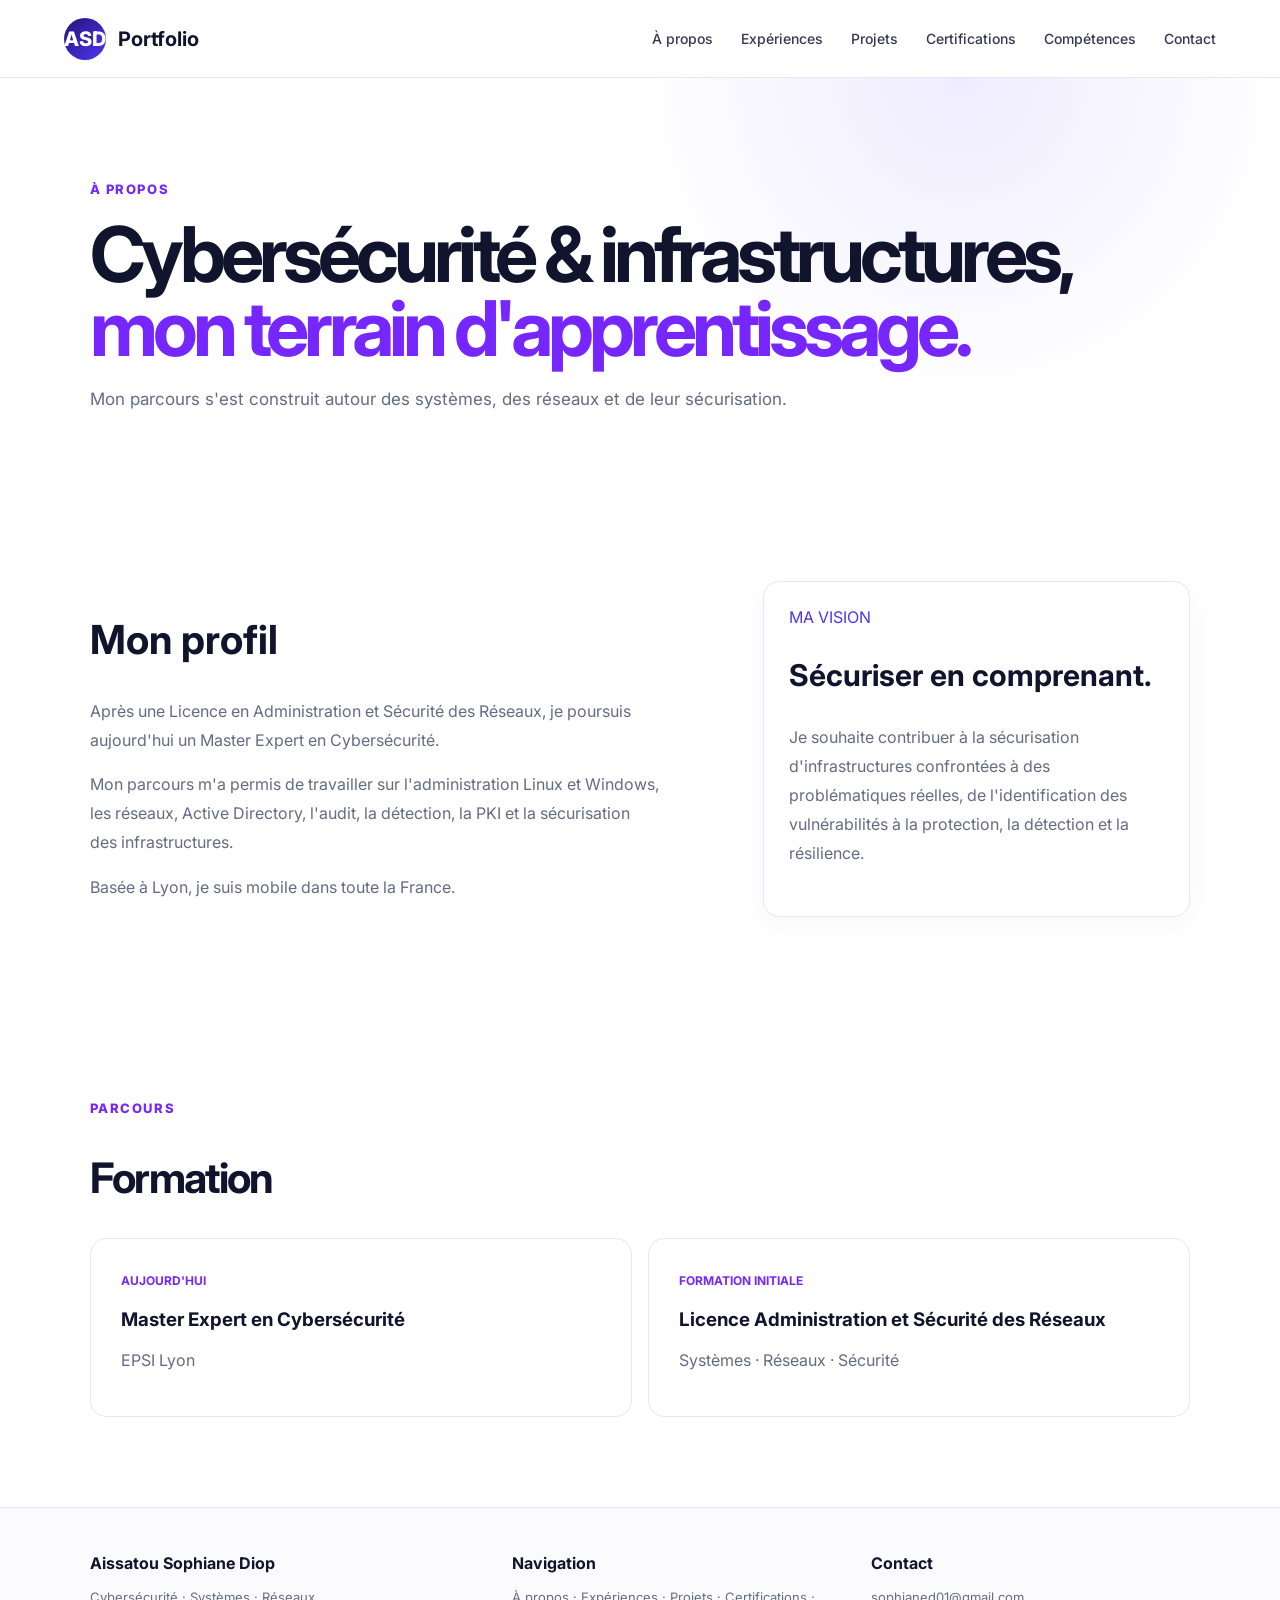
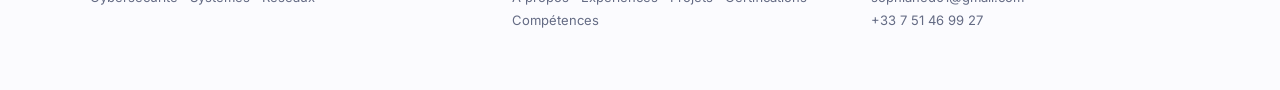
==== commit 93c680f3: "Add files via upload" ====
--- a/apropos.html
+++ b/apropos.html
@@ -3,7 +3,7 @@
 <link rel="preconnect" href="https://fonts.googleapis.com"><link rel="preconnect" href="https://fonts.gstatic.com" crossorigin>
 <link href="https://fonts.googleapis.com/css2?family=Inter:wght@400;500;600;700;800&display=swap" rel="stylesheet"><link rel="stylesheet" href="styles.css"></head>
 <body><header class="header">
-<a class="brand" href="index.html"><span>AS</span><b>Portfolio</b></a>
+<a class="brand" href="index.html"><span>ASD</span><b>Portfolio</b></a>
 <button class="menu" aria-label="Menu">☰</button>
 <nav>
 <a href="apropos.html">À propos</a><a href="experiences.html">Expériences</a><a href="projets.html">Projets</a><a href="certifications.html">Certifications</a><a href="competences.html">Compétences</a><a href="index.html#contact">Contact</a>
